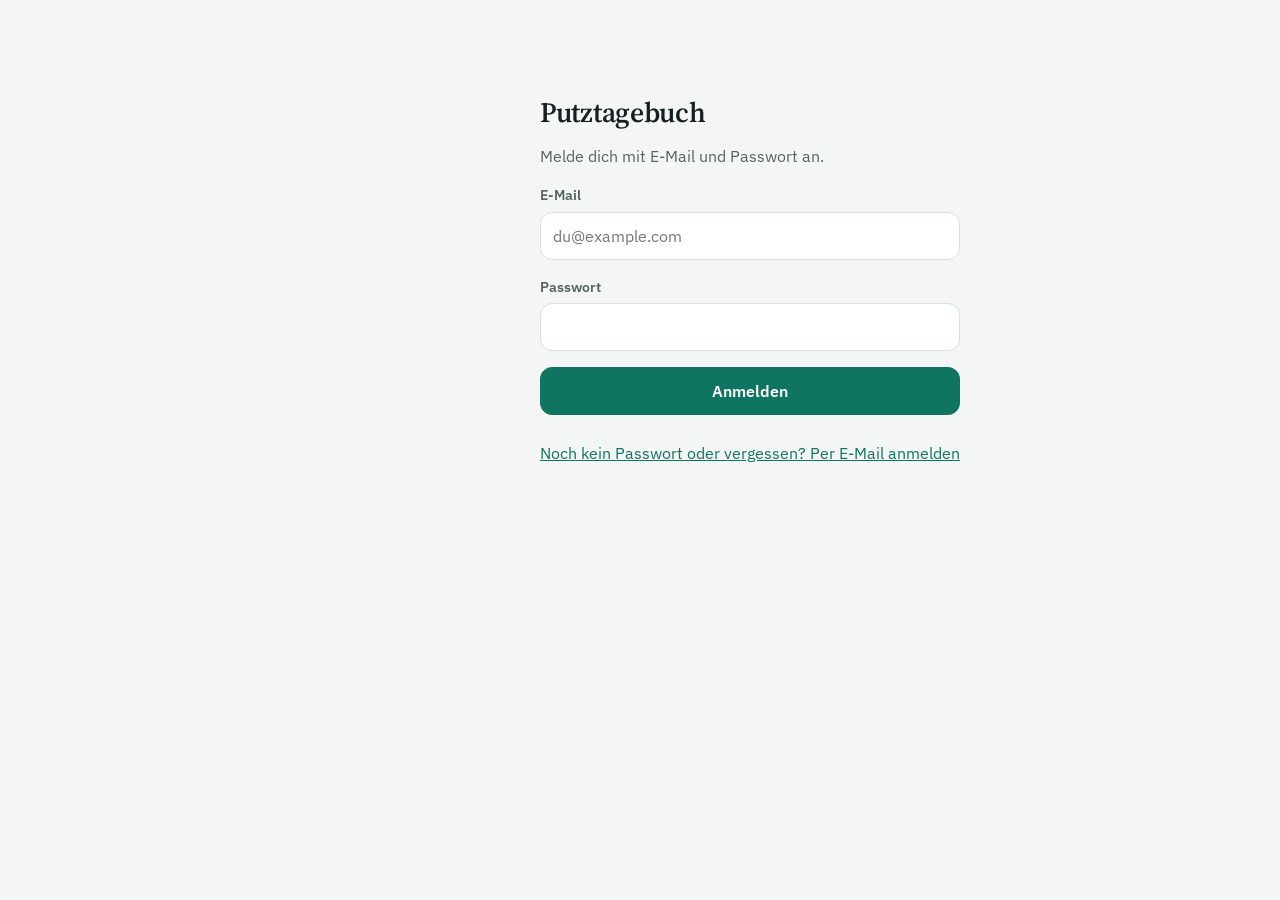
==== index.html @ 1818f421 "Deploy putztagebuch web app (6b9c729)" ====
<!doctype html>
<html lang="de">
<head>
  <meta charset="utf-8">
  <meta name="viewport" content="width=device-width, initial-scale=1, viewport-fit=cover">
  <title>Putztagebuch</title>
  <meta name="description" content="Wer hat wann was geputzt">
  <meta name="theme-color" content="#101716" media="(prefers-color-scheme: dark)">
  <meta name="theme-color" content="#f4f6f5" media="(prefers-color-scheme: light)">
  <meta name="color-scheme" content="dark light">
  <meta name="apple-mobile-web-app-capable" content="yes">
  <meta name="apple-mobile-web-app-status-bar-style" content="black-translucent">
  <link rel="manifest" href="manifest.webmanifest">
  <link rel="icon" href="icons/icon-192.png" type="image/png">
  <link rel="apple-touch-icon" href="icons/apple-touch-icon.png">
  <link rel="preconnect" href="https://fonts.googleapis.com">
  <link rel="preconnect" href="https://fonts.gstatic.com" crossorigin>
  <link rel="stylesheet" href="https://fonts.googleapis.com/css2?family=IBM+Plex+Mono:wght@400;500&family=IBM+Plex+Sans:wght@400;500;600&family=Source+Serif+4:opsz,wght@8..60,500;8..60,600&display=swap">
  <link rel="stylesheet" href="style.css">
</head>
<body>
  <div id="banner" class="banner" hidden></div>
  <main id="view" class="view" aria-live="polite"></main>
  <div id="toast" class="toast" role="status" hidden></div>
  <nav id="tabs" class="tabs" hidden>
    <a href="#/log" data-tab="log">
      <svg viewBox="0 0 24 24" aria-hidden="true"><path d="M5 12.5l4.5 4.5L19 7.5"/></svg>
      <span>Putzen</span>
    </a>
    <a href="#/history" data-tab="history">
      <svg viewBox="0 0 24 24" aria-hidden="true"><rect x="4" y="4" width="6" height="6" rx="1"/><rect x="14" y="4" width="6" height="6" rx="1"/><rect x="4" y="14" width="6" height="6" rx="1"/><rect x="14" y="14" width="6" height="6" rx="1"/></svg>
      <span>Verlauf</span>
    </a>
    <a href="#/settings" data-tab="settings">
      <svg viewBox="0 0 24 24" aria-hidden="true"><circle cx="12" cy="12" r="3"/><path d="M12 2v3M12 19v3M2 12h3M19 12h3M4.9 4.9l2.1 2.1M17 17l2.1 2.1M4.9 19.1 7 17M17 7l2.1-2.1"/></svg>
      <span>Einstellungen</span>
    </a>
  </nav>
  <noscript>Diese App braucht JavaScript.</noscript>
  <script src="config.js"></script>
  <script src="backend.js"></script>
  <script src="app.js"></script>
</body>
</html>
---- style.css ----
/* Type follows gcluster (IBM Plex + Source Serif 4); a fresh teal accent. Light by default. */
:root {
  --bg: #f4f6f5;
  --surface: #ffffff;
  --surface-2: #eaefed;
  --border: #d9e0dd;
  --text: #13201d;
  --muted: #56645f;
  --faint: #8a9692;
  --accent: #0f7461;
  --accent-ink: #ffffff;
  --accent-soft: #dff1ec;
  --band: #e6ecea;
  --grid: #d9e0dd;
  /* sequential: times per week (0 = band) */
  --s1: #a9dccf;
  --s2: #3fa98e;
  --s3: #0b5c4d;
  --bad: #b3261e;
  --banner: #fff1c7;
  --banner-ink: #5a4200;
  --focus: #2f62d8;
  --radius: 12px;
  --tabs-h: 64px;
  --serif: "Source Serif 4", Georgia, "Times New Roman", serif;
  --sans: "IBM Plex Sans", -apple-system, "Segoe UI", Roboto, sans-serif;
  --mono: "IBM Plex Mono", ui-monospace, "SF Mono", Menlo, monospace;
  color-scheme: light;
}
@media (prefers-color-scheme: dark) {
  :root {
    --bg: #101716;
    --surface: #17201e;
    --surface-2: #1e2a27;
    --border: #2a3835;
    --text: #e6eeeb;
    --muted: #9aaba6;
    --faint: #6d7d78;
    --accent: #4fcfb0;
    --accent-ink: #0c1412;
    --accent-soft: #173a33;
    --band: #1e2a27;
    --grid: #2a3835;
    --s1: #1f5246;
    --s2: #2f957c;
    --s3: #6fe3c6;
    --bad: #ef6b5f;
    --banner: #5a4a1e;
    --banner-ink: #ffe6a6;
    --focus: #7aa7ff;
    color-scheme: dark;
  }
}

* { box-sizing: border-box; }
html { -webkit-text-size-adjust: 100%; }
body {
  margin: 0;
  background: var(--bg);
  color: var(--text);
  font: 16px/1.5 var(--sans);
  min-height: 100vh;
  padding-bottom: calc(var(--tabs-h) + env(safe-area-inset-bottom));
}
button, input, select, textarea { font: inherit; color: inherit; }
:focus-visible { outline: 2px solid var(--focus); outline-offset: 2px; }
[hidden] { display: none !important; }

.view {
  max-width: 640px;
  margin: 0 auto;
  padding: calc(12px + env(safe-area-inset-top)) 16px 96px;
}
h1, h2 { font-family: var(--serif); font-weight: 600; letter-spacing: -0.01em; text-wrap: balance; }
h1 { font-size: 1.75rem; line-height: 1.15; margin: 8px 0 16px; }
h2 { font-size: 1.25rem; line-height: 1.25; margin: 28px 0 10px; }
.num { font-family: var(--mono); font-variant-numeric: tabular-nums; }
.eyebrow { font: 500 .72rem/1 var(--sans); text-transform: uppercase; letter-spacing: .09em; color: var(--accent); margin-top: 12px; }
.muted { color: var(--muted); }
.small { font-size: .875rem; }
.row { display: flex; gap: 8px; align-items: center; }
.spread { justify-content: space-between; }
.grow { flex: 1; min-width: 0; }

/* banner + toast */
.banner {
  position: sticky; top: 0; z-index: 20;
  background: var(--banner); color: var(--banner-ink);
  padding: calc(8px + env(safe-area-inset-top)) 16px 8px;
  font-size: .9rem; text-align: center;
}
.banner button { margin-left: 8px; background: none; border: 1px solid currentColor; border-radius: 8px; padding: 2px 10px; color: inherit; }
.toast {
  position: fixed; left: 50%; transform: translateX(-50%);
  bottom: calc(var(--tabs-h) + 20px + env(safe-area-inset-bottom));
  background: var(--text); color: var(--bg);
  padding: 8px 8px 8px 18px; border-radius: 999px; z-index: 40; font-size: .95rem;
  max-width: calc(100% - 32px);
  display: flex; align-items: center; gap: 12px; min-height: 44px;
}
.toast:not(:has(button)) { padding-right: 18px; }
.toast button {
  background: none; border: 0; color: var(--accent-soft); font-weight: 600;
  min-height: 36px; padding: 0 10px; border-radius: 999px; cursor: pointer;
}
@media (prefers-color-scheme: dark) { .toast button { color: var(--accent-ink); } }

/* tab bar */
.tabs {
  position: fixed; left: 0; right: 0; bottom: 0; z-index: 30;
  display: flex; background: var(--surface); border-top: 1px solid var(--border);
  padding-bottom: env(safe-area-inset-bottom);
}
.tabs a {
  flex: 1; height: var(--tabs-h);
  display: flex; flex-direction: column; align-items: center; justify-content: center; gap: 2px;
  color: var(--muted); text-decoration: none; font-size: .78rem;
}
.tabs a.active { color: var(--accent); }
.tabs svg { width: 26px; height: 26px; fill: none; stroke: currentColor; stroke-width: 2; stroke-linecap: round; stroke-linejoin: round; }

/* buttons */
.btn {
  min-height: 48px; padding: 0 18px; border-radius: 12px;
  border: 1px solid var(--border); background: var(--surface-2);
  font-weight: 600; cursor: pointer;
  display: inline-flex; align-items: center; justify-content: center; gap: 6px;
  text-decoration: none;
}
.btn.primary { background: var(--accent); border-color: var(--accent); color: var(--accent-ink); }
.btn.danger { background: none; border-color: var(--bad); color: var(--bad); }
.btn.block { width: 100%; }
.btn.small { min-height: 40px; padding: 0 12px; font-size: .9rem; }
.btn:disabled { opacity: .45; cursor: default; }
.linkish { background: none; border: 0; padding: 8px 0; color: var(--accent); text-decoration: underline; cursor: pointer; text-align: left; min-height: 44px; display: inline-flex; align-items: center; }

/* task grid: the big one-tap buttons */
.tasks { display: grid; grid-template-columns: repeat(auto-fill, minmax(150px, 1fr)); gap: 10px; }
.task {
  display: flex; flex-direction: column; align-items: flex-start; gap: 4px;
  min-height: 112px; padding: 14px; text-align: left; cursor: pointer;
  background: var(--surface); border: 1px solid var(--border); border-radius: var(--radius);
  transition: transform .08s ease, background .15s ease, border-color .15s ease;
}
.task:hover:not(:disabled) { border-color: var(--accent); }
.task:active:not(:disabled) { transform: scale(.98); background: var(--accent-soft); }
.task.busy { background: var(--accent-soft); border-color: var(--accent); }
.task:disabled { cursor: default; }
.task .name { font-weight: 600; line-height: 1.25; }
.task .desc { color: var(--muted); font-size: .82rem; line-height: 1.3; }
.task .last {
  margin-top: auto; padding-top: 6px; color: var(--muted); font-size: .82rem;
  display: flex; flex-wrap: wrap; gap: 6px; align-items: center;
}

/* entry lists */
.entries { display: flex; flex-direction: column; }
.entry {
  display: flex; align-items: center; gap: 12px; min-height: 48px; padding: 6px 4px;
  border-bottom: 1px solid var(--border); color: inherit; text-decoration: none;
}
.entry:hover { background: var(--surface-2); }
.entry .when { color: var(--muted); font-size: .85rem; white-space: nowrap; }
.month { margin: 18px 4px 4px; color: var(--muted); font-size: .85rem; font-weight: 600; text-transform: uppercase; letter-spacing: .04em; }
.empty { text-align: center; color: var(--muted); padding: 32px 16px; }

/* forms */
.narrow { max-width: 560px; }
.signin { max-width: 420px; margin: 8vh auto 0; }
.pwbox summary { color: var(--text); font-size: .95rem; }
.field { margin: 16px 0; }
.field > label { display: block; font-size: .9rem; color: var(--muted); margin-bottom: 6px; font-weight: 600; }
input[type=text], input[type=email], input[type=password], input[type=number],
input[type=datetime-local], select {
  width: 100%; min-height: 48px; padding: 10px 12px;
  background: var(--surface); border: 1px solid var(--border); border-radius: 12px;
}
input[type=datetime-local] { min-width: 0; }
input:disabled, select:disabled { opacity: .6; }
.error { color: var(--bad); font-size: .9rem; margin-top: 6px; }
.hint { color: var(--muted); font-size: .85rem; margin-top: 6px; }
.panel {
  background: var(--surface); border: 1px solid var(--border); border-radius: var(--radius);
  padding: 14px 16px; margin: 12px 0;
}
.code { word-break: break-all; font-family: var(--mono); user-select: all; font-size: 1.05rem; }
.actions { display: flex; gap: 10px; margin-top: 24px; }
.actions .btn { flex: 1; }
.topbar { display: flex; align-items: center; gap: 8px; margin: 4px 0 8px; }
.topbar h1 { margin: 0; flex: 1; font-size: 1.3rem; }
.back { min-width: 48px; min-height: 48px; border: 0; background: none; font-size: 1.6rem; cursor: pointer; color: var(--text); }
details summary { cursor: pointer; color: var(--muted); font-size: .88rem; padding: 8px 0; min-height: 36px; }

/* settings: task editor + device list */
.tasked-row { display: flex; gap: 8px; padding: 12px 0; border-bottom: 1px solid var(--border); }
.tasked-btns { display: flex; flex-direction: column; }
.tasked-btns button, .editlist button {
  min-width: 44px; min-height: 44px; border: 0; background: none; color: var(--muted); font-size: 1.2rem; cursor: pointer;
}
.tasked-btns button:disabled { opacity: .3; cursor: default; }
.editlist { list-style: none; margin: 0; padding: 0; }
.editlist li { display: flex; align-items: center; gap: 8px; min-height: 48px; border-bottom: 1px solid var(--border); }
.editlist li span { flex: 1; }

/* history */
.stats .panel { padding: 16px 16px 12px; }
.chart { position: relative; min-width: 480px; }
.chart svg { display: block; width: 100%; height: auto; overflow: visible; }
.chart text { font-family: var(--sans); fill: var(--muted); font-size: 11px; }
.chart text.ink { fill: var(--text); font-size: 12px; }
.chart text.mono { font-family: var(--mono); font-size: 10px; }
.cell { outline: none; cursor: default; }
.cell:focus-visible { stroke: var(--focus); stroke-width: 2; }
.c0 { fill: var(--band); background: var(--band); }
.c1 { fill: var(--s1); background: var(--s1); }
.c2 { fill: var(--s2); background: var(--s2); }
.c3 { fill: var(--s3); background: var(--s3); }
.legend { display: flex; flex-wrap: wrap; gap: 6px 18px; font-size: .82rem; color: var(--muted); align-items: center; margin-top: 10px; }
.legend i { display: inline-block; width: 12px; height: 12px; border-radius: 3px; margin-right: 6px; vertical-align: -1px; }
.tip {
  position: absolute; pointer-events: none; z-index: 2;
  background: var(--text); color: var(--surface);
  font-size: .8rem; line-height: 1.4; padding: 6px 9px; border-radius: 6px; white-space: nowrap;
  transform: translate(-50%, calc(-100% - 6px));
}
.scroll { overflow-x: auto; }
.stats table { border-collapse: collapse; width: 100%; font-size: .9rem; }
.stats th, .stats td { text-align: left; padding: 8px 10px 8px 0; border-bottom: 1px solid var(--border); vertical-align: top; }
.stats th { font-weight: 600; color: var(--muted); font-size: .78rem; text-transform: uppercase; letter-spacing: .06em; }
.stats td.r, .stats th.r { text-align: right; white-space: nowrap; }

/* ---------------------------------------------------------------- desktop */
@media (min-width: 960px) {
  body { padding-bottom: 0; padding-left: 220px; }

  /* tab bar -> sidebar */
  .tabs {
    top: 0; bottom: 0; right: auto; width: 220px;
    flex-direction: column; justify-content: flex-start; gap: 4px;
    border-top: 0; border-right: 1px solid var(--border);
    padding: 24px 12px;
  }
  .tabs::before {
    content: "Putztagebuch"; font: 600 1.2rem var(--serif);
    padding: 0 12px 16px; color: var(--text);
  }
  .tabs a {
    flex: 0 0 auto; height: 44px; flex-direction: row; justify-content: flex-start;
    gap: 12px; padding: 0 12px; border-radius: 10px; font-size: .95rem;
  }
  .tabs a.active { background: var(--surface-2); }
  .tabs svg { width: 22px; height: 22px; }

  .view { max-width: 1180px; padding: 24px 32px 48px; }
  .toast { bottom: 32px; }

  /* tasks | recent */
  .log { display: grid; grid-template-columns: 1fr 360px; gap: 40px; align-items: start; }
  .log > .pane:last-child {
    position: sticky; top: 24px; margin-top: 28px;
    background: var(--surface); border: 1px solid var(--border); border-radius: var(--radius);
    padding: 4px 20px 16px;
  }
  .log > .pane:last-child h2 { margin-top: 14px; }
  .tasks { grid-template-columns: repeat(auto-fill, minmax(190px, 1fr)); }
  .stats { max-width: 860px; }
}
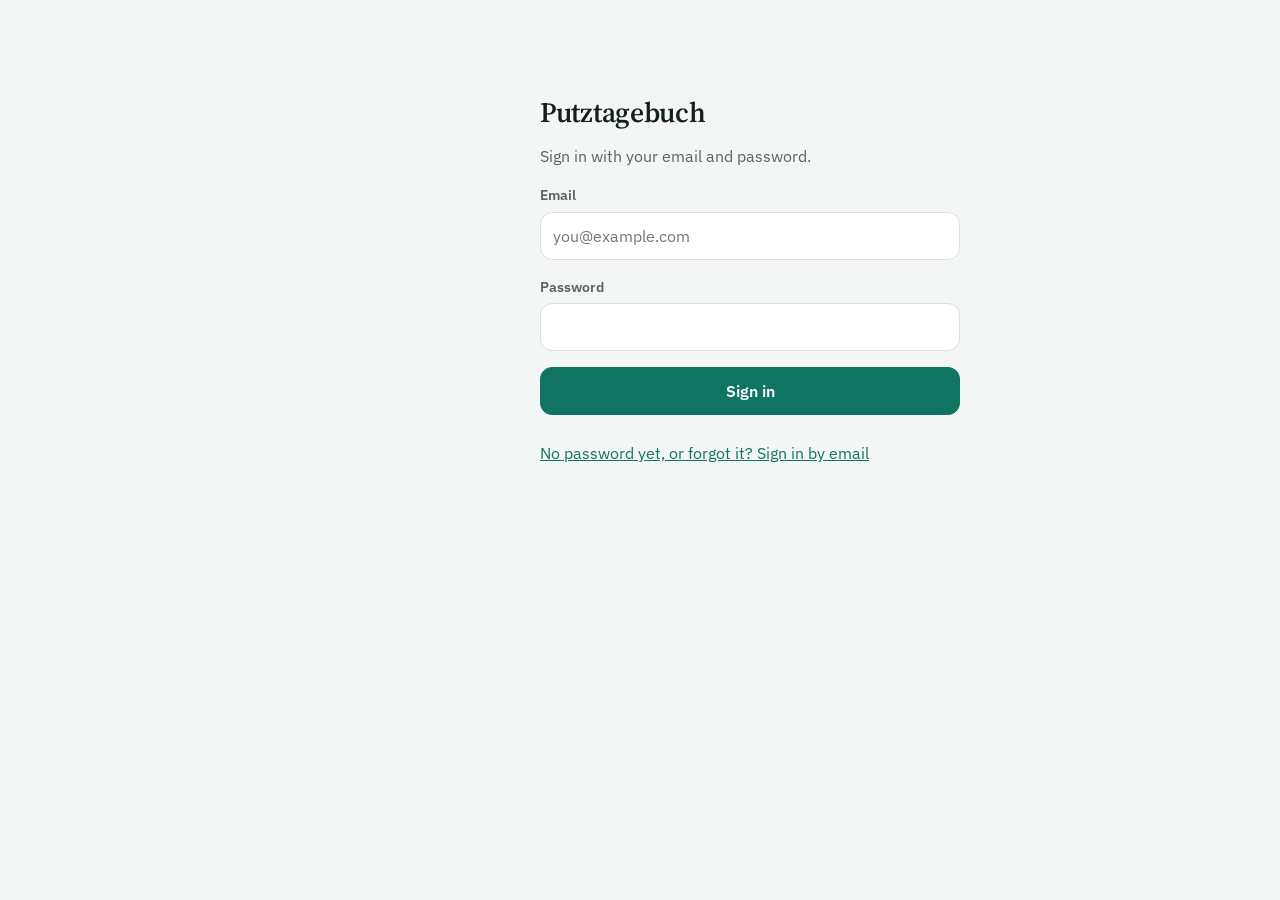
==== commit e6ff80ee: "Deploy putztagebuch web app (13752d4)" ====
--- a/index.html
+++ b/index.html
@@ -31,12 +31,16 @@
       <svg viewBox="0 0 24 24" aria-hidden="true"><rect x="4" y="4" width="6" height="6" rx="1"/><rect x="14" y="4" width="6" height="6" rx="1"/><rect x="4" y="14" width="6" height="6" rx="1"/><rect x="14" y="14" width="6" height="6" rx="1"/></svg>
       <span>Verlauf</span>
     </a>
+    <a href="#/shop" data-tab="shop">
+      <svg viewBox="0 0 24 24" aria-hidden="true"><path d="M3 4h2l2.4 11h10.2L20 8H6.2"/><circle cx="9" cy="19.5" r="1.3"/><circle cx="17" cy="19.5" r="1.3"/></svg>
+      <span>Einkauf</span>
+    </a>
     <a href="#/settings" data-tab="settings">
       <svg viewBox="0 0 24 24" aria-hidden="true"><circle cx="12" cy="12" r="3"/><path d="M12 2v3M12 19v3M2 12h3M19 12h3M4.9 4.9l2.1 2.1M17 17l2.1 2.1M4.9 19.1 7 17M17 7l2.1-2.1"/></svg>
       <span>Einstellungen</span>
     </a>
   </nav>
-  <noscript>Diese App braucht JavaScript.</noscript>
+  <noscript>Diese App braucht JavaScript. / This app needs JavaScript.</noscript>
   <script src="config.js"></script>
   <script src="backend.js"></script>
   <script src="app.js"></script>
--- a/style.css
+++ b/style.css
@@ -108,6 +108,8 @@
 /* tab bar */
 .tabs {
   position: fixed; left: 0; right: 0; bottom: 0; z-index: 30;
+  /* own layer: iOS home-screen apps otherwise paint it at a stale spot while scrolling */
+  transform: translateZ(0); will-change: transform;
   display: flex; background: var(--surface); border-top: 1px solid var(--border);
   padding-bottom: env(safe-area-inset-bottom);
 }
@@ -218,7 +220,7 @@
 .legend { display: flex; flex-wrap: wrap; gap: 6px 18px; font-size: .82rem; color: var(--muted); align-items: center; margin-top: 10px; }
 .legend i { display: inline-block; width: 12px; height: 12px; border-radius: 3px; margin-right: 6px; vertical-align: -1px; }
 .tip {
-  position: absolute; pointer-events: none; z-index: 2;
+  position: fixed; pointer-events: none; z-index: 50;
   background: var(--text); color: var(--surface);
   font-size: .8rem; line-height: 1.4; padding: 6px 9px; border-radius: 6px; white-space: nowrap;
   transform: translate(-50%, calc(-100% - 6px));
@@ -265,3 +267,91 @@
   .tasks { grid-template-columns: repeat(auto-fill, minmax(190px, 1fr)); }
   .stats { max-width: 860px; }
 }
+
+/* who did it */
+.entry .by { color: var(--muted); font-size: .85rem; margin-left: 8px; }
+
+/* leaderboard */
+.seg { display: flex; gap: 4px; padding: 4px; background: var(--surface-2); border-radius: 12px; margin-bottom: 16px; }
+.seg a { flex: 1; text-align: center; padding: 10px 6px; border-radius: 9px; color: var(--muted); text-decoration: none; font-weight: 600; font-size: .9rem; }
+.seg a.on { background: var(--surface); color: var(--text); box-shadow: 0 1px 2px rgba(0,0,0,.08); }
+.board { list-style: none; margin: 0; padding: 0; display: flex; flex-direction: column; gap: 10px; }
+.board-row {
+  display: flex; gap: 12px; align-items: flex-start;
+  background: var(--surface); border: 1px solid var(--border); border-radius: var(--radius); padding: 14px 16px;
+}
+.board-row.me { border-color: var(--accent); }
+.board .rank { width: 2rem; font-size: 1.1rem; color: var(--muted); padding-top: 1px; }
+.board .rank.first { font-size: 1.3rem; }
+.board .who { font-weight: 600; }
+.board .count { font-size: 1.15rem; font-weight: 500; }
+.board .track { height: 8px; background: var(--band); border-radius: 4px; overflow: hidden; margin: 8px 0 6px; }
+.board .fill { display: block; height: 100%; background: var(--accent); border-radius: 4px; }
+
+/* history: leaderboard on top; period switch is buttons */
+.seg button { flex: 1; text-align: center; padding: 10px 6px; border-radius: 9px; color: var(--muted); background: none; border: 0; font-weight: 600; font-size: .9rem; cursor: pointer; }
+.seg button.on { background: var(--surface); color: var(--text); box-shadow: 0 1px 2px rgba(0,0,0,.08); }
+.board-section { margin-bottom: 8px; }
+
+/* shopping list */
+.shop-add { margin: 4px 0 16px; }
+.shop { list-style: none; margin: 0; padding: 0; background: var(--surface); border: 1px solid var(--border); border-radius: var(--radius); }
+.shop-item { display: flex; align-items: center; min-height: 52px; padding: 0 4px 0 14px; border-bottom: 1px solid var(--border); }
+.shop-item:last-child { border-bottom: 0; }
+.shop-item label { display: flex; align-items: center; gap: 12px; min-height: 52px; cursor: pointer; }
+.shop-item input[type=checkbox] { width: 22px; height: 22px; accent-color: var(--accent); flex: none; }
+.shop-item.done span { color: var(--muted); text-decoration: line-through; }
+.shop-del { min-width: 44px; min-height: 44px; border: 0; background: none; color: var(--faint); font-size: 1.3rem; cursor: pointer; }
+.shop-done-head { margin-top: 20px; }
+.shop-done-head h2 { margin: 0; font-size: 1.05rem; }
+
+/* status bar cover (iOS home-screen app draws over the page) */
+body::before {
+  content: ""; position: fixed; top: 0; left: 0; right: 0; z-index: 35;
+  height: env(safe-area-inset-top); background: var(--bg);
+  transform: translateZ(0);
+}
+
+/* notification switches */
+.switches { padding: 4px 16px; }
+.switch-row { display: flex; align-items: center; gap: 12px; min-height: 64px; border-bottom: 1px solid var(--border); cursor: pointer; }
+.switch-row:last-child { border-bottom: 0; }
+.block { display: block; }
+.switch {
+  appearance: none; -webkit-appearance: none; flex: none;
+  width: 50px; height: 30px; border-radius: 999px; background: var(--border); position: relative; cursor: pointer;
+  transition: background .15s ease;
+}
+.switch::after {
+  content: ""; position: absolute; top: 3px; left: 3px; width: 24px; height: 24px; border-radius: 50%;
+  background: #fff; box-shadow: 0 1px 2px rgba(0,0,0,.25); transition: transform .15s ease;
+}
+.switch:checked { background: var(--accent); }
+.switch:checked::after { transform: translateX(20px); }
+.switch:disabled { opacity: .5; }
+
+/* in-app notifications (cards at the top) */
+.notices {
+  position: fixed; z-index: 60; left: 0; right: 0;
+  top: calc(env(safe-area-inset-top) + 8px);
+  display: flex; flex-direction: column; align-items: center; gap: 8px;
+  padding: 0 12px; pointer-events: none;
+}
+.notice {
+  pointer-events: auto; width: 100%; max-width: 480px;
+  display: flex; align-items: flex-start; gap: 12px;
+  padding: 12px 6px 12px 12px; border-radius: 18px;
+  background: color-mix(in srgb, var(--surface) 88%, transparent);
+  -webkit-backdrop-filter: blur(18px) saturate(1.4); backdrop-filter: blur(18px) saturate(1.4);
+  border: 1px solid var(--border); box-shadow: 0 8px 28px rgba(0,0,0,.18);
+  animation: notice-in .28s cubic-bezier(.2,.9,.3,1.2);
+  transition: opacity .25s ease, transform .25s ease;
+}
+.notice.out { opacity: 0; transform: translateY(-12px); }
+@keyframes notice-in { from { opacity: 0; transform: translateY(-16px) scale(.98); } to { opacity: 1; transform: none; } }
+.notice-icon { width: 38px; height: 38px; border-radius: 9px; flex: none; }
+.notice-text { flex: 1; min-width: 0; text-align: left; background: none; border: 0; padding: 0; cursor: pointer; display: flex; flex-direction: column; gap: 2px; }
+.notice-title { font-weight: 600; line-height: 1.3; }
+.notice-body { color: var(--muted); font-size: .9rem; line-height: 1.35; white-space: pre-line; }
+.notice-x { flex: none; min-width: 36px; min-height: 36px; border: 0; background: none; color: var(--faint); font-size: 1.2rem; cursor: pointer; }
+@media (min-width: 960px) { .notices { left: 220px; align-items: flex-end; padding-right: 24px; } }
